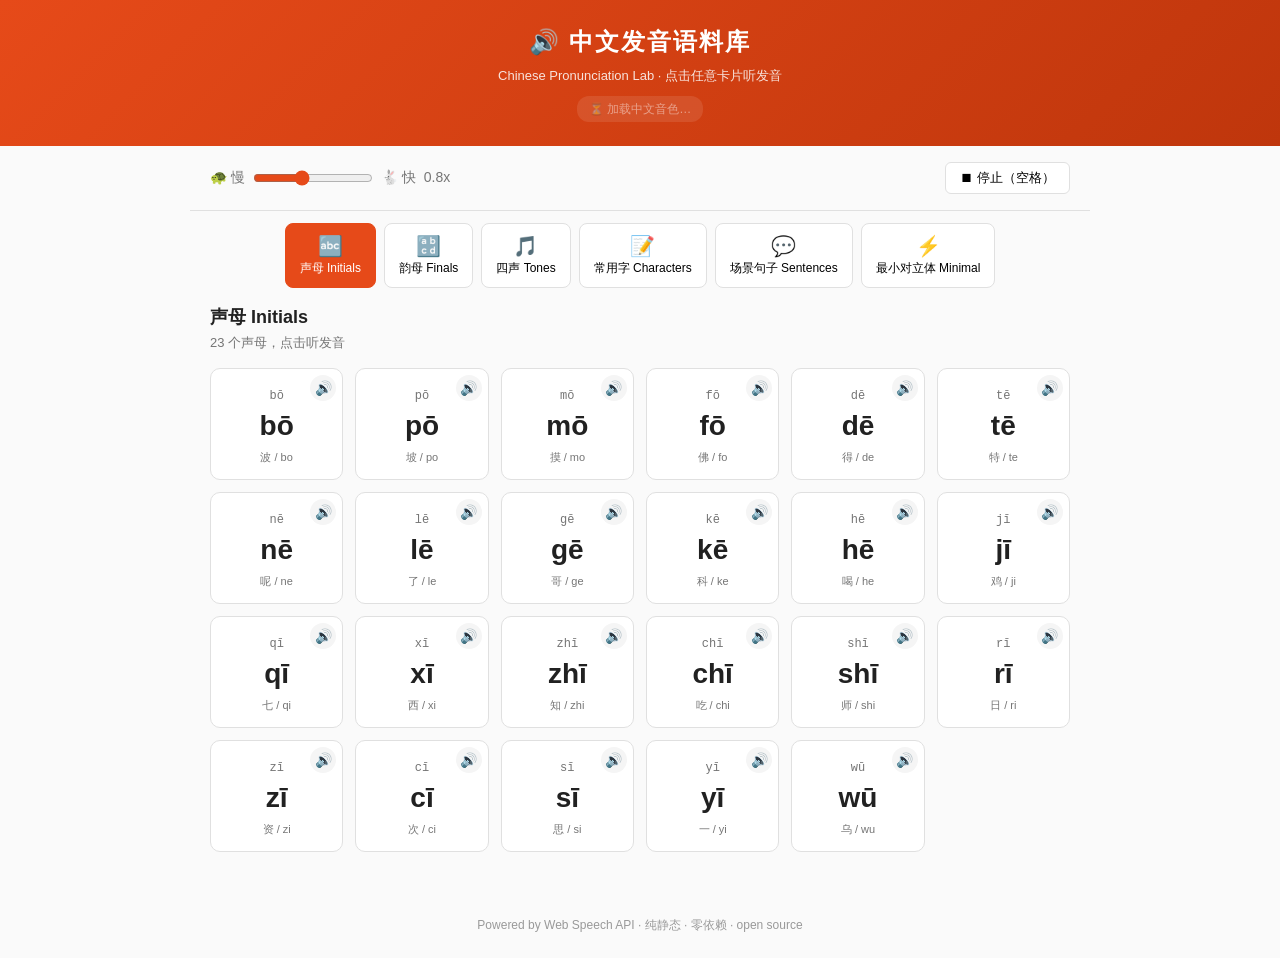
==== public/index.html @ 51c5cb9f "feat: add pronunciation corpus library (public/ with corpus.js + speech.js + main.js + index.html + " ====
<!DOCTYPE html>
<html lang="zh-CN">
<head>
  <meta charset="UTF-8">
  <meta name="viewport" content="width=device-width, initial-scale=1.0">
  <title>中文发音语料库 · Chinese Pronunciation Lab</title>
  <meta name="description" content="免费中文发音训练工具：声母、韵母、声调、常用字、场景句子、最小对立体，点击即听，支持 5 种母语学习者">
  <link rel="stylesheet" href="styles.css">
  <link rel="icon" href="data:image/svg+xml,<svg xmlns=%22http://www.w3.org/2000/svg%22 viewBox=%220 0 100 100%22><text y=%22.9em%22 font-size=%2290%22>🔊</text></svg>">
</head>
<body>

  <!-- Header -->
  <header>
    <h1>🔊 中文发音语料库</h1>
    <p>Chinese Pronunciation Lab · 点击任意卡片听发音</p>
    <span id="voice-badge" class="voice-badge">⏳ 加载中文音色…</span>
  </header>

  <!-- Controls -->
  <div class="controls">
    <div class="rate-control">
      <span>🐢 慢</span>
      <input type="range" id="rate" min="0.4" max="1.4" step="0.1" value="0.8">
      <span>🐇 快</span>
      <span id="rate-label">0.8x</span>
    </div>
    <button id="stop-btn" class="stop-btn">⏹ 停止（空格）</button>
  </div>

  <!-- Nav -->
  <nav id="nav" aria-label="语料分类"></nav>

  <!-- Group Header -->
  <div class="group-header">
    <h2 id="group-title"></h2>
    <p id="group-desc"></p>
  </div>

  <!-- Cards Container -->
  <main id="cards"></main>

  <!-- Footer -->
  <footer style="text-align:center;padding:24px;color:#999;font-size:12px;">
    Powered by Web Speech API · 纯静态 · 零依赖 · open source
  </footer>

  <!-- Scripts (按依赖顺序) -->
  <script src="js/corpus.js"></script>
  <script src="js/speech.js"></script>
  <script src="js/main.js"></script>

</body>
</html>
---- public/styles.css ----
/* ===== 中文发音语料库 · 样式 ===== */

* { box-sizing: border-box; margin: 0; padding: 0; }

:root {
  --primary: #e64a19;       /* 中国红 */
  --primary-dark: #bf360c;
  --accent: #ffd54f;        /* 金色点缀 */
  --bg: #fafafa;
  --card-bg: #ffffff;
  --text: #212121;
  --text-dim: #757575;
  --border: #e0e0e0;
  --tone-1: #d32f2f;   /* 一声 红 */
  --tone-2: #388e3c;   /* 二声 绿 */
  --tone-3: #1976d2;   /* 三声 蓝 */
  --tone-4: #7b1fa2;   /* 四声 紫 */
  --tone-5: #9e9e9e;   /* 轻声 灰 */
}

html, body {
  font-family: -apple-system, BlinkMacSystemFont, 'Segoe UI', 'PingFang SC',
               'Microsoft YaHei', Roboto, sans-serif;
  background: var(--bg);
  color: var(--text);
  line-height: 1.5;
  min-height: 100vh;
}

/* ===== 顶部 Header ===== */
header {
  background: linear-gradient(135deg, var(--primary), var(--primary-dark));
  color: #fff;
  padding: 24px 20px;
  text-align: center;
}
header h1 {
  font-size: 24px;
  font-weight: 700;
  letter-spacing: 2px;
}
header p {
  font-size: 13px;
  opacity: 0.85;
  margin-top: 6px;
}
.voice-badge {
  display: inline-block;
  margin-top: 10px;
  padding: 4px 12px;
  background: rgba(255,255,255,0.2);
  border-radius: 12px;
  font-size: 12px;
  opacity: 0.5;
}
.voice-badge.ready { opacity: 1; }

/* ===== 控制面板 ===== */
.controls {
  max-width: 900px;
  margin: 0 auto;
  padding: 16px 20px;
  display: flex;
  justify-content: space-between;
  align-items: center;
  flex-wrap: wrap;
  gap: 12px;
  border-bottom: 1px solid var(--border);
}
.rate-control {
  display: flex;
  align-items: center;
  gap: 8px;
  font-size: 14px;
  color: var(--text-dim);
}
.rate-control input[type=range] {
  width: 120px;
  accent-color: var(--primary);
}
.stop-btn {
  padding: 6px 14px;
  border: 1px solid var(--border);
  background: #fff;
  border-radius: 6px;
  cursor: pointer;
  font-size: 13px;
  transition: all 0.2s;
}
.stop-btn:hover {
  background: #ffebee;
  border-color: var(--primary);
  color: var(--primary);
}

/* ===== 导航 ===== */
#nav {
  max-width: 900px;
  margin: 0 auto;
  padding: 12px 12px 0;
  display: flex;
  flex-wrap: wrap;
  gap: 8px;
  justify-content: center;
}
.nav-btn {
  display: flex;
  flex-direction: column;
  align-items: center;
  gap: 2px;
  padding: 10px 14px;
  border: 1px solid var(--border);
  background: #fff;
  border-radius: 8px;
  cursor: pointer;
  transition: all 0.2s;
  min-width: 72px;
}
.nav-btn:hover { border-color: var(--primary); }
.nav-btn.active {
  background: var(--primary);
  border-color: var(--primary);
  color: #fff;
}
.nav-icon { font-size: 20px; }
.nav-label { font-size: 12px; font-weight: 500; }

/* ===== 分组标题 ===== */
.group-header {
  max-width: 900px;
  margin: 16px auto 8px;
  padding: 0 20px;
}
.group-header h2 {
  font-size: 18px;
  color: var(--text);
}
.group-header p {
  font-size: 13px;
  color: var(--text-dim);
  margin-top: 2px;
}

/* ===== 卡片网格 ===== */
.cards-grid {
  max-width: 900px;
  margin: 0 auto;
  padding: 8px 20px 40px;
  display: grid;
  grid-template-columns: repeat(auto-fill, minmax(120px, 1fr));
  gap: 12px;
}
.card {
  position: relative;
  background: var(--card-bg);
  border: 1px solid var(--border);
  border-radius: 10px;
  padding: 18px 10px 14px;
  text-align: center;
  cursor: pointer;
  transition: all 0.15s;
  user-select: none;
}
.card:hover {
  border-color: var(--primary);
  box-shadow: 0 2px 8px rgba(230,74,25,0.12);
  transform: translateY(-2px);
}
.card.playing {
  background: #fff3e0;
  border-color: var(--primary);
  animation: pulse 0.6s ease-in-out;
}
@keyframes pulse {
  0%, 100% { transform: scale(1); }
  50% { transform: scale(1.03); }
}
.card .play-btn {
  position: absolute;
  top: 6px;
  right: 6px;
  width: 26px;
  height: 26px;
  border: none;
  background: #f5f5f5;
  border-radius: 50%;
  font-size: 14px;
  cursor: pointer;
  display: flex;
  align-items: center;
  justify-content: center;
  transition: background 0.2s;
}
.card .play-btn:hover { background: var(--primary); }
.card-pinyin {
  font-size: 12px;
  color: var(--text-dim);
  margin-bottom: 4px;
  font-family: 'Courier New', monospace;
}
.card-text {
  font-size: 28px;
  font-weight: 600;
  color: var(--text);
  line-height: 1.2;
}
.card-sub {
  font-size: 11px;
  color: var(--text-dim);
  margin-top: 6px;
}

/* 声调颜色标记 */
.tone-1 .card-text { color: var(--tone-1); }
.tone-2 .card-text { color: var(--tone-2); }
.tone-3 .card-text { color: var(--tone-3); }
.tone-4 .card-text { color: var(--tone-4); }
.tone-5 .card-text { color: var(--tone-5); }

/* ===== 最小对立体 ===== */
.pairs-list {
  max-width: 700px;
  margin: 0 auto;
  padding: 8px 20px 40px;
  display: flex;
  flex-direction: column;
  gap: 14px;
}
.pair {
  background: #fff;
  border: 1px solid var(--border);
  border-radius: 10px;
  padding: 14px;
  position: relative;
}
.pair-contrast {
  position: absolute;
  top: -8px;
  left: 14px;
  background: var(--accent);
  color: #333;
  font-size: 11px;
  font-weight: 700;
  padding: 2px 8px;
  border-radius: 4px;
}
.pair-items {
  display: flex;
  align-items: center;
  justify-content: center;
  gap: 8px;
  margin-top: 4px;
}
.pair-item {
  flex: 1;
  text-align: center;
  padding: 10px;
  border: 1px dashed var(--border);
  border-radius: 8px;
  cursor: pointer;
  position: relative;
  transition: all 0.15s;
}
.pair-item:hover { border-color: var(--primary); background: #fff8f0; }
.pair-item.playing { background: #fff3e0; border-color: var(--primary); }
.pair-item .play-btn {
  position: absolute;
  top: 4px;
  right: 4px;
  width: 22px;
  height: 22px;
  border: none;
  background: #f5f5f5;
  border-radius: 50%;
  font-size: 12px;
  cursor: pointer;
}
.pair-py { font-size: 12px; color: var(--text-dim); font-family: monospace; }
.pair-text { font-size: 22px; font-weight: 600; margin-top: 2px; }
.vs {
  font-weight: 700;
  color: var(--primary);
  font-size: 13px;
}
.pair-play-all {
  display: block;
  margin: 10px auto 0;
  padding: 4px 14px;
  background: var(--primary);
  color: #fff;
  border: none;
  border-radius: 6px;
  font-size: 12px;
  cursor: pointer;
  transition: background 0.2s;
}
.pair-play-all:hover { background: var(--primary-dark); }
.pair-meaning {
  text-align: center;
  font-size: 12px;
  color: var(--text-dim);
  margin-top: 6px;
  font-style: italic;
}

/* ===== 不支持警告 ===== */
.warning {
  text-align: center;
  padding: 40px 20px;
  color: var(--text-dim);
}
.warning h2 { color: var(--primary); margin-bottom: 12px; }
.warning a { color: var(--primary); }

/* ===== 响应式 ===== */
@media (max-width: 480px) {
  header { padding: 16px 12px; }
  header h1 { font-size: 20px; }
  .nav-btn { padding: 8px 10px; min-width: 60px; }
  .nav-icon { font-size: 18px; }
  .nav-label { font-size: 11px; }
  .cards-grid { grid-template-columns: repeat(auto-fill, minmax(100px, 1fr)); gap: 8px; }
  .card { padding: 14px 8px 10px; }
  .card-text { font-size: 24px; }
  .controls { padding: 12px; font-size: 12px; }
}
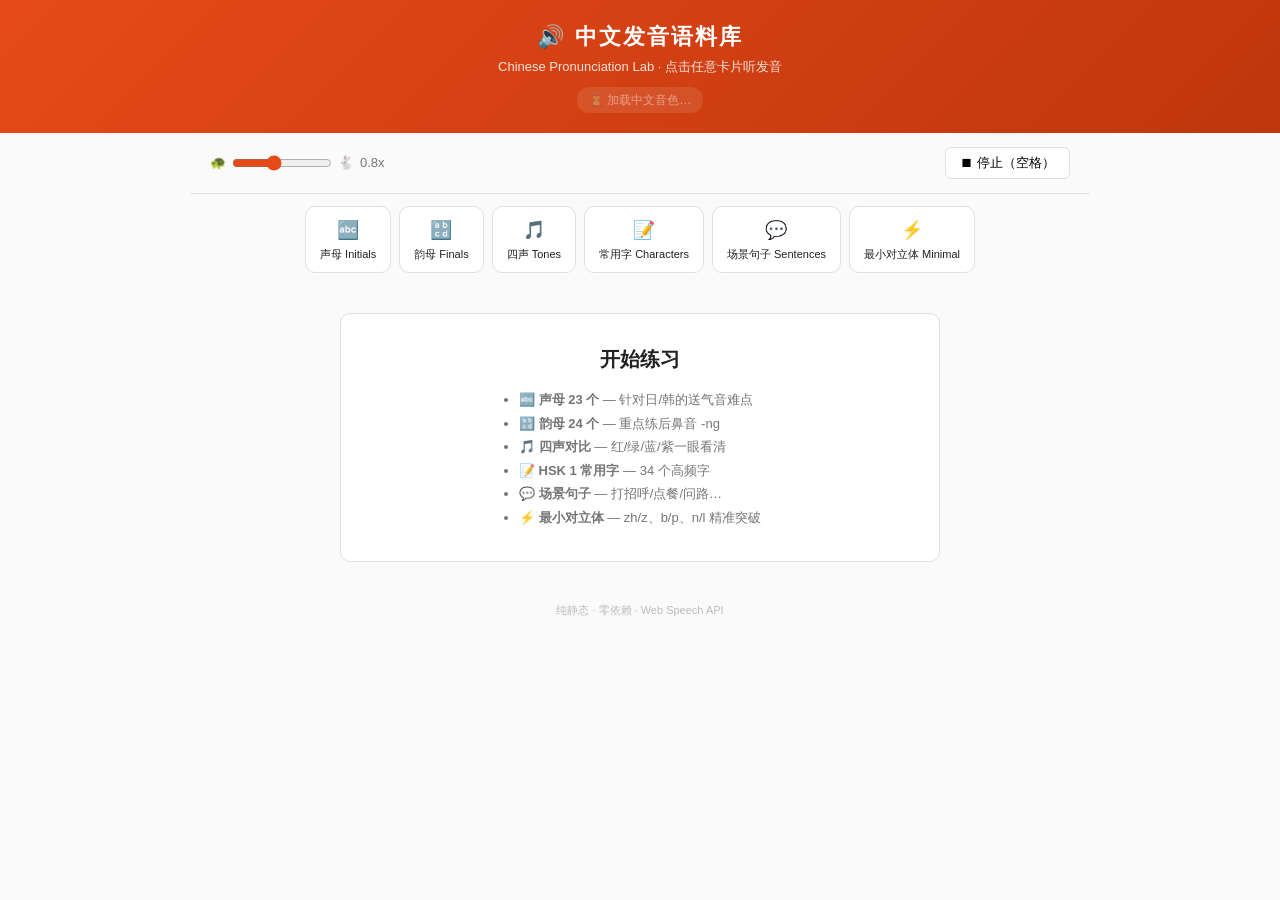
==== commit 6d13ca61: "refactor: 分层模块化重构 — data/services/render 三层分离, 6 个独立数据文件, 6 个独立页面, 4 份独立 CSS, 共 24 个文件" ====
--- a/public/index.html
+++ b/public/index.html
@@ -4,51 +4,69 @@
   <meta charset="UTF-8">
   <meta name="viewport" content="width=device-width, initial-scale=1.0">
   <title>中文发音语料库 · Chinese Pronunciation Lab</title>
-  <meta name="description" content="免费中文发音训练工具：声母、韵母、声调、常用字、场景句子、最小对立体，点击即听，支持 5 种母语学习者">
-  <link rel="stylesheet" href="styles.css">
   <link rel="icon" href="data:image/svg+xml,<svg xmlns=%22http://www.w3.org/2000/svg%22 viewBox=%220 0 100 100%22><text y=%22.9em%22 font-size=%2290%22>🔊</text></svg>">
+  <link rel="stylesheet" href="css/base.css">
+  <link rel="stylesheet" href="css/layout.css">
 </head>
 <body>
 
-  <!-- Header -->
-  <header>
+  <header class="site-header">
     <h1>🔊 中文发音语料库</h1>
     <p>Chinese Pronunciation Lab · 点击任意卡片听发音</p>
     <span id="voice-badge" class="voice-badge">⏳ 加载中文音色…</span>
   </header>
 
-  <!-- Controls -->
-  <div class="controls">
-    <div class="rate-control">
-      <span>🐢 慢</span>
-      <input type="range" id="rate" min="0.4" max="1.4" step="0.1" value="0.8">
-      <span>🐇 快</span>
-      <span id="rate-label">0.8x</span>
-    </div>
-    <button id="stop-btn" class="stop-btn">⏹ 停止（空格）</button>
+  <div class="controls" id="controls"></div>
+
+  <nav class="site-nav" id="nav"></nav>
+
+  <div class="home-intro">
+    <h2>开始练习</h2>
+    <ul>
+      <li>🔤 <strong>声母 23 个</strong> — 针对日/韩的送气音难点</li>
+      <li>🔡 <strong>韵母 24 个</strong> — 重点练后鼻音 -ng</li>
+      <li>🎵 <strong>四声对比</strong> — 红/绿/蓝/紫一眼看清</li>
+      <li>📝 <strong>HSK 1 常用字</strong> — 34 个高频字</li>
+      <li>💬 <strong>场景句子</strong> — 打招呼/点餐/问路…</li>
+      <li>⚡ <strong>最小对立体</strong> — zh/z、b/p、n/l 精准突破</li>
+    </ul>
   </div>
 
-  <!-- Nav -->
-  <nav id="nav" aria-label="语料分类"></nav>
+  <footer>纯静态 · 零依赖 · Web Speech API</footer>
 
-  <!-- Group Header -->
-  <div class="group-header">
-    <h2 id="group-title"></h2>
-    <p id="group-desc"></p>
-  </div>
-
-  <!-- Cards Container -->
-  <main id="cards"></main>
-
-  <!-- Footer -->
-  <footer style="text-align:center;padding:24px;color:#999;font-size:12px;">
-    Powered by Web Speech API · 纯静态 · 零依赖 · open source
-  </footer>
-
-  <!-- Scripts (按依赖顺序) -->
-  <script src="js/corpus.js"></script>
-  <script src="js/speech.js"></script>
-  <script src="js/main.js"></script>
+  <!-- JS: data → services → render → app -->
+  <script src="js/data/initials.js"></script>
+  <script src="js/data/finals.js"></script>
+  <script src="js/data/tones.js"></script>
+  <script src="js/data/characters.js"></script>
+  <script src="js/data/scenes.js"></script>
+  <script src="js/data/minimal.js"></script>
+  <script src="js/data/index.js"></script>
+  <script src="js/services/speech.js"></script>
+  <script src="js/services/storage.js"></script>
+  <script src="js/render/shared.js"></script>
+  <script>
+    // 首页特殊：只渲染 header + nav + controls
+    Speech.onReady((voice) => {
+      const badge = document.getElementById('voice-badge');
+      badge.textContent = '🎙 ' + voice.name;
+      badge.classList.add('ready');
+    });
+    if (!Speech.supported) badge.textContent = '❌ 不支持 Web Speech API';
+    const prefs = Prefs.load();
+    RenderShared.renderNav(document.getElementById('nav'), null);
+    RenderShared.renderControls(
+      document.getElementById('controls'),
+      prefs,
+      (rate) => Prefs.save({ ...prefs, rate }),
+      () => { Speech.stop(); document.querySelectorAll('.playing').forEach(el => el.classList.remove('playing')); }
+    );
+    document.addEventListener('keydown', (e) => {
+      if (e.code === 'Space' && !['INPUT','TEXTAREA'].includes(e.target.tagName)) {
+        e.preventDefault(); Speech.stop();
+      }
+    });
+  </script>
 
 </body>
 </html>
--- a/public/css/base.css
+++ b/public/css/base.css
@@ -0,0 +1,58 @@
+/* ===== base.css · 变量 + reset + 通用 ===== */
+
+:root {
+  --primary: #e64a19;
+  --primary-dark: #bf360c;
+  --accent: #ffd54f;
+  --bg: #fafafa;
+  --card-bg: #fff;
+  --text: #212121;
+  --text-dim: #757575;
+  --border: #e0e0e0;
+  --tone-1: #d32f2f;
+  --tone-2: #388e3c;
+  --tone-3: #1976d2;
+  --tone-4: #7b1fa2;
+  --tone-5: #9e9e9e;
+  --radius: 10px;
+}
+
+* { box-sizing: border-box; margin: 0; padding: 0; }
+
+html, body {
+  font-family: -apple-system, BlinkMacSystemFont, 'Segoe UI', 'PingFang SC',
+               'Microsoft YaHei', Roboto, sans-serif;
+  background: var(--bg);
+  color: var(--text);
+  line-height: 1.5;
+  min-height: 100vh;
+}
+
+a { color: var(--primary); text-decoration: none; }
+a:hover { text-decoration: underline; }
+
+button { font-family: inherit; cursor: pointer; }
+
+/* 声调颜色类 */
+.tone-1 .card-text { color: var(--tone-1); }
+.tone-2 .card-text { color: var(--tone-2); }
+.tone-3 .card-text { color: var(--tone-3); }
+.tone-4 .card-text { color: var(--tone-4); }
+.tone-5 .card-text { color: var(--tone-5); }
+
+/* 播放脉冲 */
+.playing {
+  animation: pulse 0.6s ease-in-out;
+}
+@keyframes pulse {
+  0%, 100% { transform: scale(1); }
+  50% { transform: scale(1.04); }
+}
+
+/* 不支持警告 */
+.warning {
+  text-align: center;
+  padding: 60px 20px;
+  color: var(--text-dim);
+}
+.warning h2 { color: var(--primary); margin-bottom: 12px; }
--- a/public/css/layout.css
+++ b/public/css/layout.css
@@ -0,0 +1,130 @@
+/* ===== layout.css · Header + Nav + Controls ===== */
+
+/* Header */
+.site-header {
+  background: linear-gradient(135deg, var(--primary), var(--primary-dark));
+  color: #fff;
+  padding: 20px;
+  text-align: center;
+}
+.site-header h1 { font-size: 22px; font-weight: 700; letter-spacing: 2px; }
+.site-header p { font-size: 13px; opacity: 0.85; margin-top: 4px; }
+
+.voice-badge {
+  display: inline-block;
+  margin-top: 10px;
+  padding: 4px 12px;
+  background: rgba(255,255,255,0.2);
+  border-radius: 12px;
+  font-size: 12px;
+  opacity: 0.5;
+}
+.voice-badge.ready { opacity: 1; }
+
+/* Controls */
+.controls {
+  max-width: 900px;
+  margin: 0 auto;
+  padding: 14px 20px;
+  display: flex;
+  justify-content: space-between;
+  align-items: center;
+  flex-wrap: wrap;
+  gap: 12px;
+  border-bottom: 1px solid var(--border);
+}
+.rate-control {
+  display: flex;
+  align-items: center;
+  gap: 6px;
+  font-size: 13px;
+  color: var(--text-dim);
+}
+.rate-control input[type=range] {
+  width: 100px;
+  accent-color: var(--primary);
+}
+.stop-btn {
+  padding: 6px 14px;
+  border: 1px solid var(--border);
+  background: #fff;
+  border-radius: 6px;
+  font-size: 13px;
+  transition: all 0.2s;
+}
+.stop-btn:hover {
+  background: #ffebee;
+  border-color: var(--primary);
+  color: var(--primary);
+}
+
+/* Nav */
+.site-nav {
+  max-width: 900px;
+  margin: 0 auto;
+  padding: 12px 12px 0;
+  display: flex;
+  flex-wrap: wrap;
+  gap: 8px;
+  justify-content: center;
+}
+.nav-btn {
+  display: flex;
+  flex-direction: column;
+  align-items: center;
+  gap: 2px;
+  padding: 10px 14px;
+  border: 1px solid var(--border);
+  background: #fff;
+  border-radius: var(--radius);
+  text-decoration: none;
+  color: var(--text);
+  transition: all 0.15s;
+  min-width: 68px;
+}
+.nav-btn:hover { border-color: var(--primary); transform: translateY(-1px); }
+.nav-btn.active,
+.nav-btn:hover {
+  background: var(--primary);
+  border-color: var(--primary);
+  color: #fff;
+}
+.nav-icon { font-size: 18px; }
+.nav-label { font-size: 11px; font-weight: 500; }
+
+/* Group Header */
+.group-header {
+  max-width: 900px;
+  margin: 16px auto 4px;
+  padding: 0 20px;
+}
+.group-header h2 { font-size: 17px; }
+.group-header p { font-size: 12px; color: var(--text-dim); margin-top: 2px; }
+
+/* Main container */
+.site-main {
+  max-width: 900px;
+  margin: 0 auto;
+  padding: 8px 20px 60px;
+}
+
+footer {
+  text-align: center;
+  padding: 20px;
+  color: #bbb;
+  font-size: 11px;
+}
+
+/* 首页 intro */
+.home-intro {
+  max-width: 600px;
+  margin: 40px auto 20px;
+  text-align: center;
+  padding: 30px 20px;
+  background: #fff;
+  border-radius: var(--radius);
+  border: 1px solid var(--border);
+}
+.home-intro h2 { font-size: 20px; margin-bottom: 12px; }
+.home-intro ul { text-align: left; display: inline-block; font-size: 13px; color: var(--text-dim); }
+.home-intro li { margin: 4px 0; }
